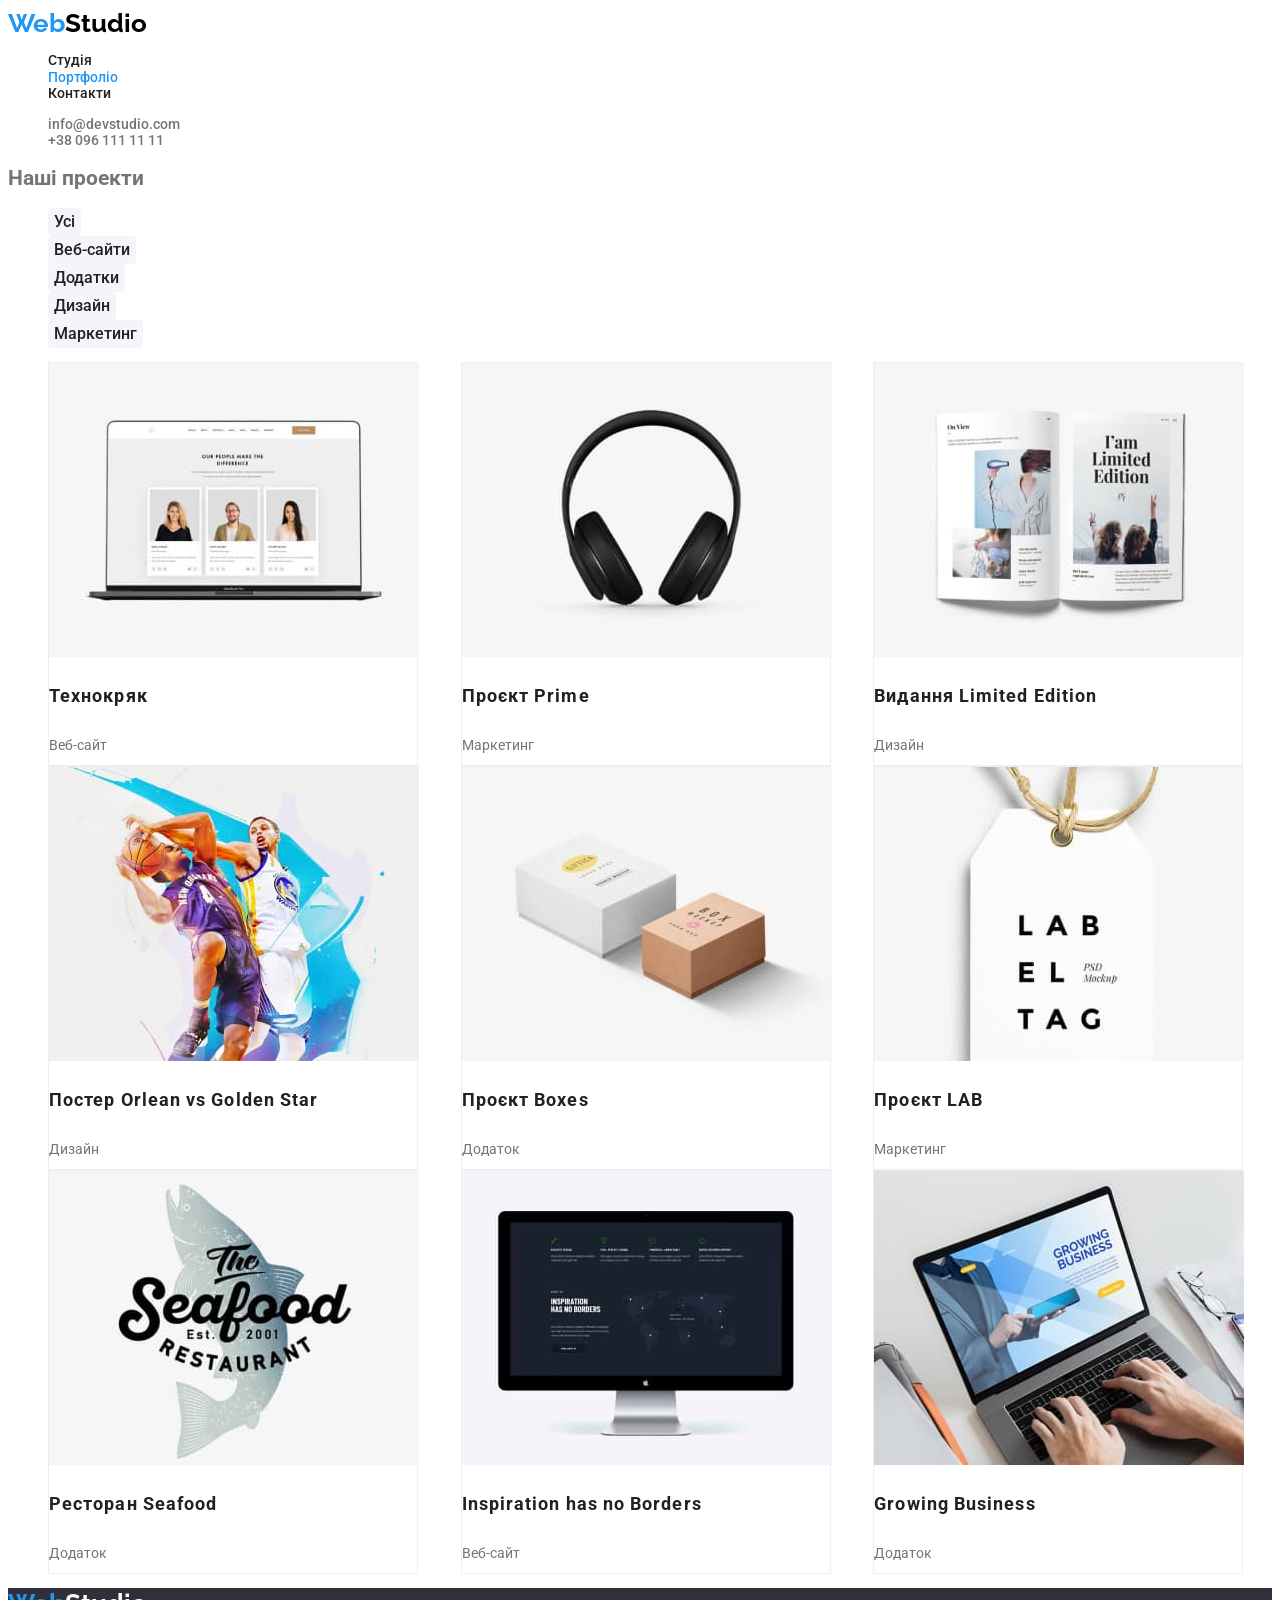
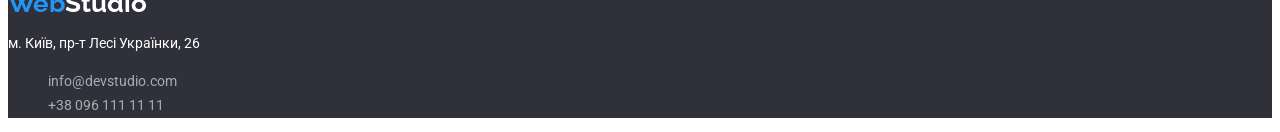
==== portfolio.html @ 2b14f652 "Update" ====
<!DOCTYPE html>
<html lang="ua">
  <head>
    <meta charset="UTF-8" />
    <meta http-equiv="X-UA-Compatible" content="IE=edge" />
    <meta name="viewport" content="width=device-width, initial-scale=1.0" />
    <title>Студія</title>
    <link
      href="https://fonts.googleapis.com/css2?family=Raleway:wght@700&family=Roboto:wght@400;500;700;900&display=swap"
      rel="stylesheet"
    />
    <link rel="stylesheet" href="css/styles.css" />
  </head>
  <body>
    <header>
      <a href="index.html" class="logo"><span>Web</span>Studio</a>
      <nav>
        <ul>
          <li><a href="index.html">Студія</a></li>
          <li><a href="portfolio.html" class="active">Портфоліо</a></li>
          <li><a href="#">Контакти</a></li>
        </ul>
      </nav>
      <ul>
        <li><a class="contact-header" href="mailto:info@devstudio.com">info@devstudio.com</a></li>
        <li><a class="contact-header" href="tel:+380961111111">+38 096 111 11 11</a></li>
      </ul>
    </header>
    <main>
      <section class="projects">
        <h2>Наші проекти</h2>
        <ul>
          <li>
            <button type="button" value="Усі" class="btn">Усі</button>
          </li>
          <li>
            <button type="button" value="Веб-сайти" class="btn">Веб-сайти</button>
          </li>
          <li>
            <button type="button" value="Додатки" class="btn">Додатки</button>
          </li>
          <li>
            <button type="button" value="Дизайн" class="btn">Дизайн</button>
          </li>
          <li>
            <button type="button" value="Маркетинг" class="btn">Маркетинг</button>
          </li>
        </ul>
        <ul class="our-projects">
          <li>
            <img src="images/laptop.jpg" alt="laptop" width="370" height="294" />
            <h3>Технокряк</h3>
            <p>Веб-сайт</p>
          </li>
          <li>
            <img src="images/basket.jpg" alt="basket" width="370" height="294" />
            <h3>Постер <span lang="eu">Orlean vs Golden Star</span></h3>
            <p>Дизайн</p>
          </li>
          <li>
            <img src="images/fish.jpg" alt="fish" width="370" height="294" />
            <h3>Ресторан <span lang="eu">Seafood</span></h3>
            <p>Додаток</p>
          </li>
          <li>
            <img src="images/headphones.jpg" alt="headphones" width="370" height="294" />
            <h3>Проєкт <span lang="eu">Prime</span></h3>
            <p>Маркетинг</p>
          </li>
          <li>
            <img src="images/box.jpg" alt="box" width="370" height="294" />
            <h3>Проєкт <span lang="eu">Boxes</span></h3>
            <p>Додаток</p>
          </li>
          <li>
            <img src="images/monitor.jpg" alt="monitor" width="370" height="294" />
            <h3 lang="eu">Inspiration has no Borders</h3>
            <p>Веб-сайт</p>
          </li>
          <li>
            <img src="images/book.jpg" alt="book" width="370" height="294" />
            <h3>Видання <span lang="eu">Limited Edition</span></h3>
            <p>Дизайн</p>
          </li>
          <li>
            <img src="images/label.jpg" alt="label" width="370" height="294" />
            <h3>Проєкт <span lang="eu">LAB</span></h3>
            <p>Маркетинг</p>
          </li>
          <li>
            <img src="images/laptophand.jpg" alt="laptop" width="370" height="294" />
            <h3 lang="eu">Growing Business</h3>
            <p>Додаток</p>
          </li>
        </ul>
      </section>
    </main>
    <footer>
      <a href="index.html" class="logo-footer"><span>Web</span>Studio</a>
      <address class="address-footer">
        <p>м. Київ, пр-т Лесі Українки, 26</p>
        <ul>
          <li><a class="contact-footer" href="mailto:info@devstudio.com">info@devstudio.com</a></li>
          <li><a class="contact-footer" href="tel:+380961111111">+38 096 111 11 11</a></li>
        </ul>
      </address>
    </footer>
  </body>
</html>
---- css/styles.css ----
body {
  font-family: Roboto, sans-serif;
  color: #757575;
  line-height: 1.17;
  font-size: 14px;
}
ul {
  list-style-type: none;
}
a {
  color: #212121;
  text-decoration: none;
}

.contact-header {
  color: #757575;
}
header li a:hover,
header li a:focus,
.active {
  color: #2196f3;
}
.address-footer li a:hover,
.address-footer li a:focus {
  color: #2196f3;
}
.logo,
.logo-footer {
  font-family: Raleway;
  font-weight: 700;
  font-size: 26px;
  color: #000;
}

.logo-footer {
  color: #ffffff;
}

.logo span,
.logo-footer span {
  color: #2196f3;
}
header ul li {
  font-weight: 500;
}
.cap {
  background-color: #2f303a;
}
.cap h1 {
  font-weight: 900;
  font-size: 44px;
  line-height: 1.36;
  text-transform: uppercase;
  color: #fff;
}
.cap .btn {
  font-family: inherit;
  font-weight: 700;
  font-size: 16px;
  line-height: 1.875;
  color: #fff;
  background-color: #2196f3;
  cursor: pointer;
}

.feature h3 {
  font-size: 14px;
  font-weight: 700;
  color: #212121;
}
.feature p {
  line-height: 1.71;
}

.about h2 {
  font-weight: 700;
  font-size: 36px;
  color: #212121;
}
.team {
  background-color: #f5f4fa;
}
.team h2 {
  font-weight: 700;
  font-size: 36px;
  color: #212121;
}
.team h3 {
  font-weight: 500;
  font-size: 16px;
  line-height: 1.1875;
  color: #212121;
}
.team li {
  width: 270px;
  /*height: 368px;*/
  box-shadow: 0px 1px 3px rgba(0, 0, 0, 0.12), 0px 1px 1px rgba(0, 0, 0, 0.14),
    0px 2px 1px rgba(0, 0, 0, 0.2);
  border-radius: 0px 0px 4px 4px;
}
footer {
  background-color: #2f303a;
}
.address-footer {
  color: #fff;
  font-style: normal;
  line-height: 1.71;
}
.contact-footer {
  color: #ffffff99;
}

.projects .btn {
  background-color: #f5f4fa;
  cursor: pointer;
  font-family: inherit;
  color: #212121;
  font-weight: 500;
  font-size: 16px;
  line-height: 1.625;
  border: 0;
  border-radius: 4px;
}
.projects .btn:hover,
.projects .btn:focus {
  background-color: #2196f3;
  color: #ffffff;
  box-shadow: 0px 3px 1px rgba(0, 0, 0, 0.1), 0px 1px 2px rgba(0, 0, 0, 0.08),
    0px 2px 2px rgba(0, 0, 0, 0.12);
}
.our-projects {
  columns: 3;
}
.our-projects li {
  box-sizing: border-box;
  width: 370px;
  height: 404px;
  border: 1px solid #eeeeee;
}
.our-projects h3 {
  font-size: 18px;
  font-weight: 700;
  line-height: 2;
  color: #212121;
  letter-spacing: 0.06em;
}
.our-projects p {
  line-height: 1.875;
}
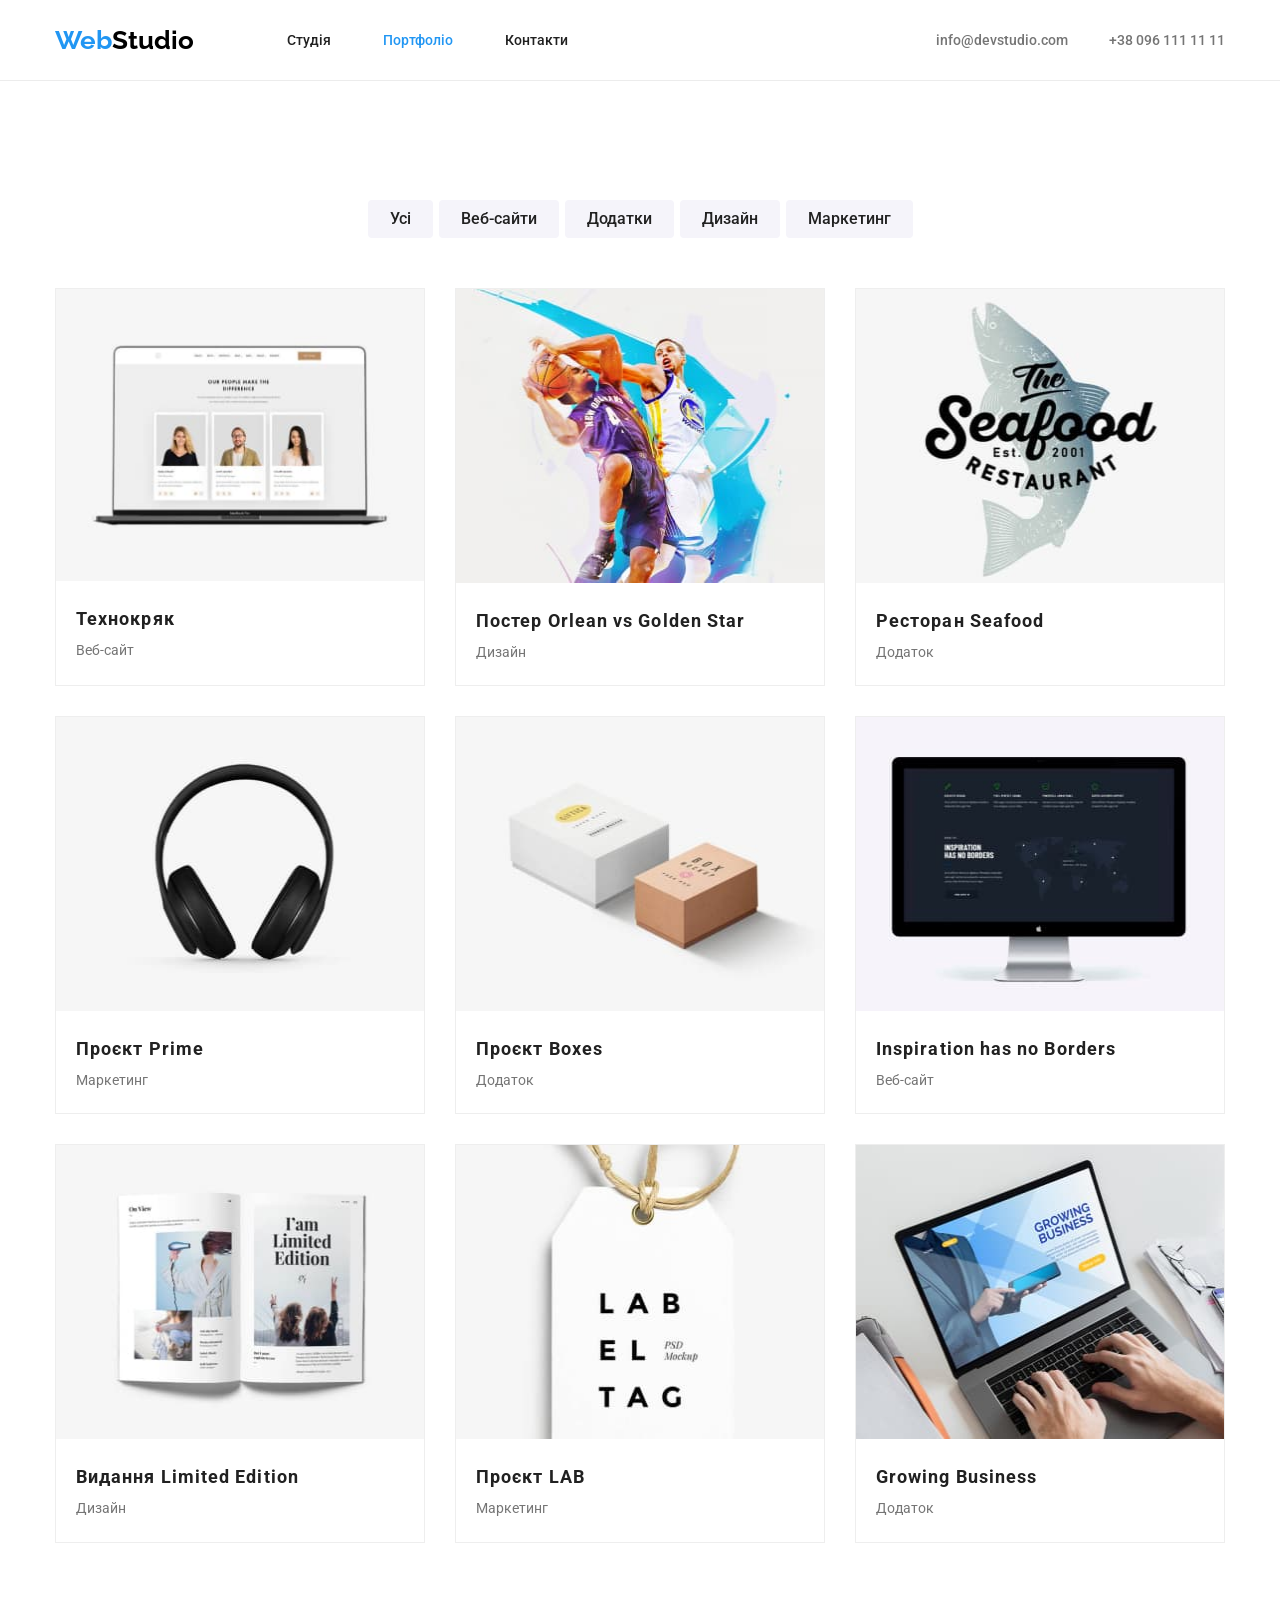
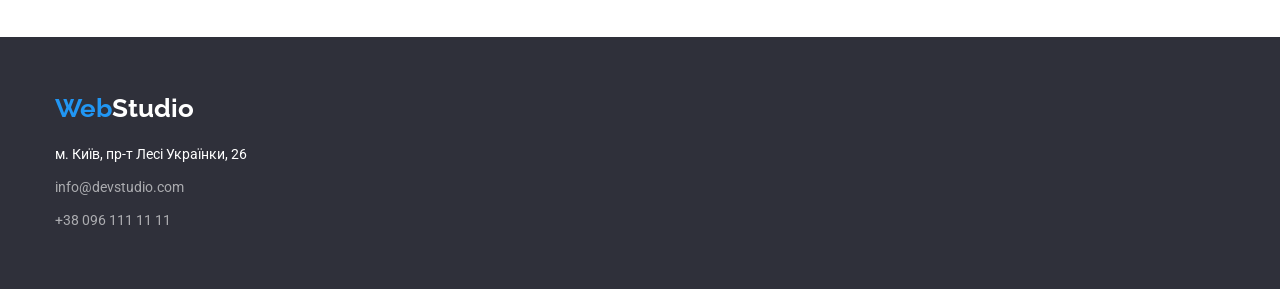
==== commit bad1eafc: "Update work" ====
--- a/portfolio.html
+++ b/portfolio.html
@@ -9,101 +9,133 @@
       href="https://fonts.googleapis.com/css2?family=Raleway:wght@700&family=Roboto:wght@400;500;700;900&display=swap"
       rel="stylesheet"
     />
+    <link rel="stylesheet" href="node_modules/modern-normalize/modern-normalize.css" />
     <link rel="stylesheet" href="css/styles.css" />
   </head>
   <body>
     <header>
-      <a href="index.html" class="logo"><span>Web</span>Studio</a>
-      <nav>
-        <ul>
-          <li><a href="index.html">Студія</a></li>
-          <li><a href="portfolio.html" class="active">Портфоліо</a></li>
-          <li><a href="#">Контакти</a></li>
+      <div class="conteiner">
+        <a href="index.html" class="logo"><span>Web</span>Studio</a>
+        <nav>
+          <ul class="conteiner-nav">
+            <li><a href="index.html">Студія</a></li>
+            <li><a href="portfolio.html" class="active">Портфоліо</a></li>
+            <li><a href="#">Контакти</a></li>
+          </ul>
+        </nav>
+        <ul class="conteiner-nav-address">
+          <li>
+            <a class="contact-header" href="mailto:info@devstudio.com">info@devstudio.com</a>
+          </li>
+          <li><a class="contact-header" href="tel:+380961111111">+38 096 111 11 11</a></li>
         </ul>
-      </nav>
-      <ul>
-        <li><a class="contact-header" href="mailto:info@devstudio.com">info@devstudio.com</a></li>
-        <li><a class="contact-header" href="tel:+380961111111">+38 096 111 11 11</a></li>
-      </ul>
+      </div>
     </header>
     <main>
-      <section class="projects">
+      <section class="projects section">
         <h2>Наші проекти</h2>
-        <ul>
-          <li>
-            <button type="button" value="Усі" class="btn">Усі</button>
-          </li>
-          <li>
-            <button type="button" value="Веб-сайти" class="btn">Веб-сайти</button>
-          </li>
-          <li>
-            <button type="button" value="Додатки" class="btn">Додатки</button>
-          </li>
-          <li>
-            <button type="button" value="Дизайн" class="btn">Дизайн</button>
-          </li>
-          <li>
-            <button type="button" value="Маркетинг" class="btn">Маркетинг</button>
-          </li>
-        </ul>
-        <ul class="our-projects">
-          <li>
-            <img src="images/laptop.jpg" alt="laptop" width="370" height="294" />
-            <h3>Технокряк</h3>
-            <p>Веб-сайт</p>
-          </li>
-          <li>
-            <img src="images/basket.jpg" alt="basket" width="370" height="294" />
-            <h3>Постер <span lang="eu">Orlean vs Golden Star</span></h3>
-            <p>Дизайн</p>
-          </li>
-          <li>
-            <img src="images/fish.jpg" alt="fish" width="370" height="294" />
-            <h3>Ресторан <span lang="eu">Seafood</span></h3>
-            <p>Додаток</p>
-          </li>
-          <li>
-            <img src="images/headphones.jpg" alt="headphones" width="370" height="294" />
-            <h3>Проєкт <span lang="eu">Prime</span></h3>
-            <p>Маркетинг</p>
-          </li>
-          <li>
-            <img src="images/box.jpg" alt="box" width="370" height="294" />
-            <h3>Проєкт <span lang="eu">Boxes</span></h3>
-            <p>Додаток</p>
-          </li>
-          <li>
-            <img src="images/monitor.jpg" alt="monitor" width="370" height="294" />
-            <h3 lang="eu">Inspiration has no Borders</h3>
-            <p>Веб-сайт</p>
-          </li>
-          <li>
-            <img src="images/book.jpg" alt="book" width="370" height="294" />
-            <h3>Видання <span lang="eu">Limited Edition</span></h3>
-            <p>Дизайн</p>
-          </li>
-          <li>
-            <img src="images/label.jpg" alt="label" width="370" height="294" />
-            <h3>Проєкт <span lang="eu">LAB</span></h3>
-            <p>Маркетинг</p>
-          </li>
-          <li>
-            <img src="images/laptophand.jpg" alt="laptop" width="370" height="294" />
-            <h3 lang="eu">Growing Business</h3>
-            <p>Додаток</p>
-          </li>
-        </ul>
+        <div class="conteiner">
+          <ul class="projects-btn">
+            <li>
+              <button type="button" value="Усі" class="btn first">Усі</button>
+            </li>
+            <li>
+              <button type="button" value="Веб-сайти" class="btn">Веб-сайти</button>
+            </li>
+            <li>
+              <button type="button" value="Додатки" class="btn">Додатки</button>
+            </li>
+            <li>
+              <button type="button" value="Дизайн" class="btn">Дизайн</button>
+            </li>
+            <li>
+              <button type="button" value="Маркетинг" class="btn">Маркетинг</button>
+            </li>
+          </ul>
+        </div>
+        <div class="conteiner">
+          <ul class="our-projects">
+            <li>
+              <img src="images/laptop.jpg" alt="laptop" width="" height="" />
+
+              <div class="our-projects-item">
+                <h3>Технокряк</h3>
+                <p>Веб-сайт</p>
+              </div>
+            </li>
+            <li>
+              <img src="images/basket.jpg" alt="basket" width="370" height="294" />
+              <div class="our-projects-item">
+                <h3>Постер <span lang="eu">Orlean vs Golden Star</span></h3>
+                <p>Дизайн</p>
+              </div>
+            </li>
+            <li>
+              <img src="images/fish.jpg" alt="fish" width="370" height="294" />
+              <div class="our-projects-item">
+                <h3>Ресторан <span lang="eu">Seafood</span></h3>
+                <p>Додаток</p>
+              </div>
+            </li>
+            <li>
+              <img src="images/headphones.jpg" alt="headphones" width="370" height="294" />
+              <div class="our-projects-item">
+                <h3>Проєкт <span lang="eu">Prime</span></h3>
+                <p>Маркетинг</p>
+              </div>
+            </li>
+            <li>
+              <img src="images/box.jpg" alt="box" width="370" height="294" />
+              <div class="our-projects-item">
+                <h3>Проєкт <span lang="eu">Boxes</span></h3>
+                <p>Додаток</p>
+              </div>
+            </li>
+            <li>
+              <img src="images/monitor.jpg" alt="monitor" width="370" height="294" />
+              <div class="our-projects-item">
+                <h3 lang="eu">Inspiration has no Borders</h3>
+                <p>Веб-сайт</p>
+              </div>
+            </li>
+            <li>
+              <img src="images/book.jpg" alt="book" width="370" height="294" />
+              <div class="our-projects-item">
+                <h3>Видання <span lang="eu">Limited Edition</span></h3>
+                <p>Дизайн</p>
+              </div>
+            </li>
+            <li>
+              <img src="images/label.jpg" alt="label" width="370" height="294" />
+              <div class="our-projects-item">
+                <h3>Проєкт <span lang="eu">LAB</span></h3>
+                <p>Маркетинг</p>
+              </div>
+            </li>
+            <li>
+              <img src="images/laptophand.jpg" alt="laptop" width="370" height="294" />
+              <div class="our-projects-item">
+                <h3 lang="eu">Growing Business</h3>
+                <p>Додаток</p>
+              </div>
+            </li>
+          </ul>
+        </div>
       </section>
     </main>
     <footer>
-      <a href="index.html" class="logo-footer"><span>Web</span>Studio</a>
-      <address class="address-footer">
-        <p>м. Київ, пр-т Лесі Українки, 26</p>
-        <ul>
-          <li><a class="contact-footer" href="mailto:info@devstudio.com">info@devstudio.com</a></li>
-          <li><a class="contact-footer" href="tel:+380961111111">+38 096 111 11 11</a></li>
-        </ul>
-      </address>
+      <div class="conteiner">
+        <a href="index.html" class="logo-footer"><span>Web</span>Studio</a>
+        <address class="address-footer">
+          <p>м. Київ, пр-т Лесі Українки, 26</p>
+          <ul>
+            <li>
+              <a class="contact-footer" href="mailto:info@devstudio.com">info@devstudio.com</a>
+            </li>
+            <li><a class="contact-footer" href="tel:+380961111111">+38 096 111 11 11</a></li>
+          </ul>
+        </address>
+      </div>
     </footer>
   </body>
 </html>
--- a/css/styles.css
+++ b/css/styles.css
@@ -3,15 +3,34 @@
   color: #757575;
   line-height: 1.17;
   font-size: 14px;
+  margin: 0;
+  padding: 0;
+}
+h1,
+h2,
+h3,
+h4,
+h5,
+h6,
+p,
+ul {
+  margin: 0;
 }
 ul {
   list-style-type: none;
+  padding: 0;
+}
+img {
+  display: block;
+  max-width: 100%;
 }
 a {
   color: #212121;
   text-decoration: none;
 }
-
+header {
+  border-bottom: 1px solid #ececec;
+}
 .contact-header {
   color: #757575;
 }
@@ -35,7 +54,10 @@
 .logo-footer {
   color: #ffffff;
 }
-
+.section {
+  padding-top: 94px;
+  padding-bottom: 94px;
+}
 .logo span,
 .logo-footer span {
   color: #2196f3;
@@ -45,6 +67,9 @@
 }
 .cap {
   background-color: #2f303a;
+  display: flex;
+  align-items: center;
+  flex-flow: column;
 }
 .cap h1 {
   font-weight: 900;
@@ -52,6 +77,8 @@
   line-height: 1.36;
   text-transform: uppercase;
   color: #fff;
+  text-align: center;
+  width: 696px;
 }
 .cap .btn {
   font-family: inherit;
@@ -60,7 +87,13 @@
   line-height: 1.875;
   color: #fff;
   background-color: #2196f3;
+  box-shadow: 0px 4px 4px rgba(0, 0, 0, 0.15);
+  border-radius: 4px;
+  border: none;
   cursor: pointer;
+  height: 50px;
+  width: 216px;
+  margin-top: 30px;
 }
 
 .feature h3 {
@@ -70,20 +103,48 @@
 }
 .feature p {
   line-height: 1.71;
-}
-
+  margin-top: 10px;
+  width: 270px;
+}
+.feature h2 {
+  opacity: 0;
+}
+.feature ul {
+  display: flex;
+  justify-content: space-between;
+  width: 1200px;
+}
+
+.about .conteiner {
+  justify-content: space-between;
+}
+.about ul {
+  display: flex;
+  width: 1200px;
+  justify-content: space-between;
+  margin-top: 50px;
+}
 .about h2 {
   font-weight: 700;
   font-size: 36px;
   color: #212121;
+  text-align: center;
 }
 .team {
   background-color: #f5f4fa;
 }
+.team ul {
+  width: 1200px;
+  display: flex;
+  justify-content: space-between;
+  margin-top: 50px;
+}
 .team h2 {
   font-weight: 700;
   font-size: 36px;
   color: #212121;
+  text-align: center;
+  padding-top: 94px;
 }
 .team h3 {
   font-weight: 500;
@@ -93,23 +154,40 @@
 }
 .team li {
   width: 270px;
-  /*height: 368px;*/
+  height: 368px;
+  text-align: center;
   box-shadow: 0px 1px 3px rgba(0, 0, 0, 0.12), 0px 1px 1px rgba(0, 0, 0, 0.14),
     0px 2px 1px rgba(0, 0, 0, 0.2);
   border-radius: 0px 0px 4px 4px;
 }
+.team h3 {
+  margin-top: 30px;
+}
+.team p {
+  margin-top: 10px;
+}
 footer {
   background-color: #2f303a;
 }
+footer .conteiner {
+  flex-flow: column;
+  align-items: flex-start;
+  padding-top: 56px;
+  padding-bottom: 56px;
+}
+
 .address-footer {
   color: #fff;
   font-style: normal;
   line-height: 1.71;
+  margin-top: 20px;
+}
+.address-footer li {
+  margin-top: 9px;
 }
 .contact-footer {
   color: #ffffff99;
 }
-
 .projects .btn {
   background-color: #f5f4fa;
   cursor: pointer;
@@ -120,6 +198,11 @@
   line-height: 1.625;
   border: 0;
   border-radius: 4px;
+  padding: 6px 22px 6px 22px;
+  margin-left: 6px;
+}
+button.btn.first {
+  margin-left: 0;
 }
 .projects .btn:hover,
 .projects .btn:focus {
@@ -128,14 +211,30 @@
   box-shadow: 0px 3px 1px rgba(0, 0, 0, 0.1), 0px 1px 2px rgba(0, 0, 0, 0.08),
     0px 2px 2px rgba(0, 0, 0, 0.12);
 }
+.projects h2 {
+  opacity: 0;
+}
+.projects-btn {
+  display: flex;
+  margin-left: auto;
+  margin-right: auto;
+}
 .our-projects {
-  columns: 3;
+  display: flex;
+  flex-wrap: wrap;
+
+  margin-top: 20px;
+  margin-left: -30px;
+}
+.our-projects-item {
+  padding: 20px;
 }
 .our-projects li {
   box-sizing: border-box;
-  width: 370px;
-  height: 404px;
+  flex-basis: calc(100% / 3 - 30px);
   border: 1px solid #eeeeee;
+  margin-top: 30px;
+  margin-left: 30px;
 }
 .our-projects h3 {
   font-size: 18px;
@@ -147,3 +246,26 @@
 .our-projects p {
   line-height: 1.875;
 }
+.conteiner {
+  display: flex;
+  margin-left: auto;
+  margin-right: auto;
+  width: 1170px;
+  align-items: center;
+}
+.conteiner-nav {
+  display: flex;
+  justify-content: space-between;
+  width: 281px;
+  margin-left: 93px;
+}
+.conteiner-nav-address {
+  display: flex;
+  justify-content: space-between;
+  width: 289px;
+  margin-left: auto;
+}
+header .conteiner {
+  padding-top: 25px;
+  padding-bottom: 25px;
+}
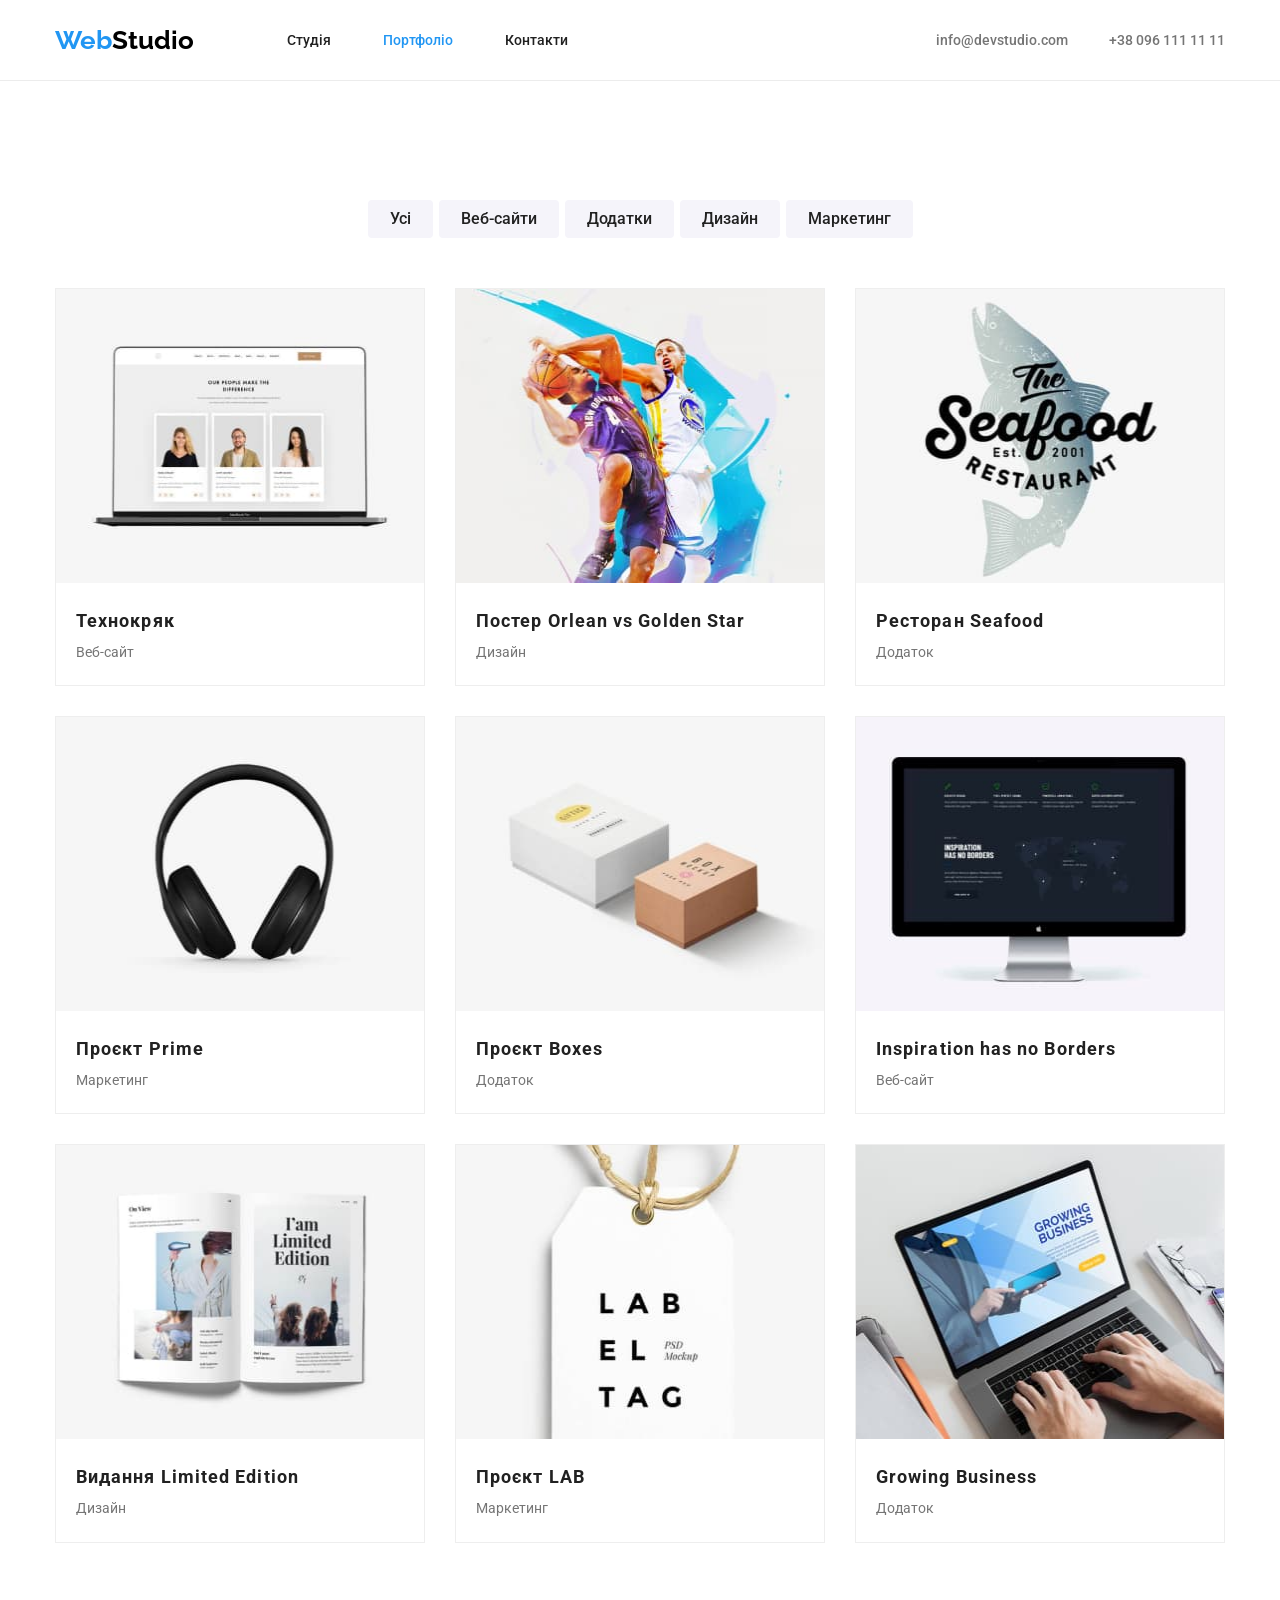
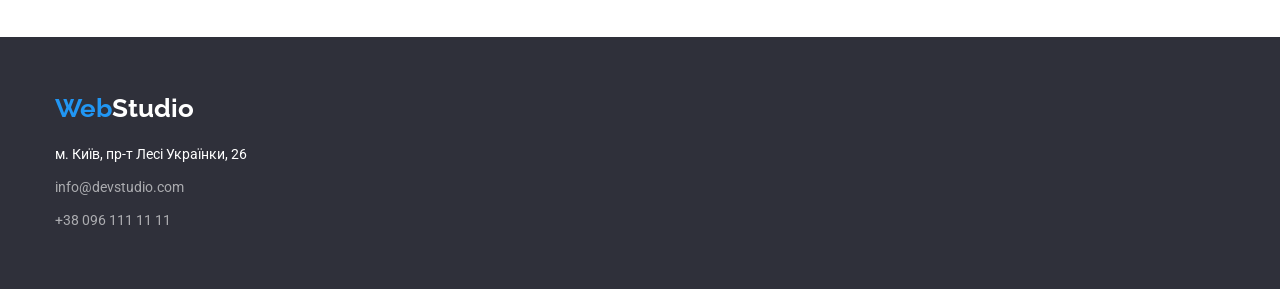
==== commit 813eda9e: "Update portfolio.html" ====
--- a/portfolio.html
+++ b/portfolio.html
@@ -56,7 +56,7 @@
         <div class="conteiner">
           <ul class="our-projects">
             <li>
-              <img src="images/laptop.jpg" alt="laptop" width="" height="" />
+              <img src="images/laptop.jpg" alt="laptop" width="370" height="294" />
 
               <div class="our-projects-item">
                 <h3>Технокряк</h3>
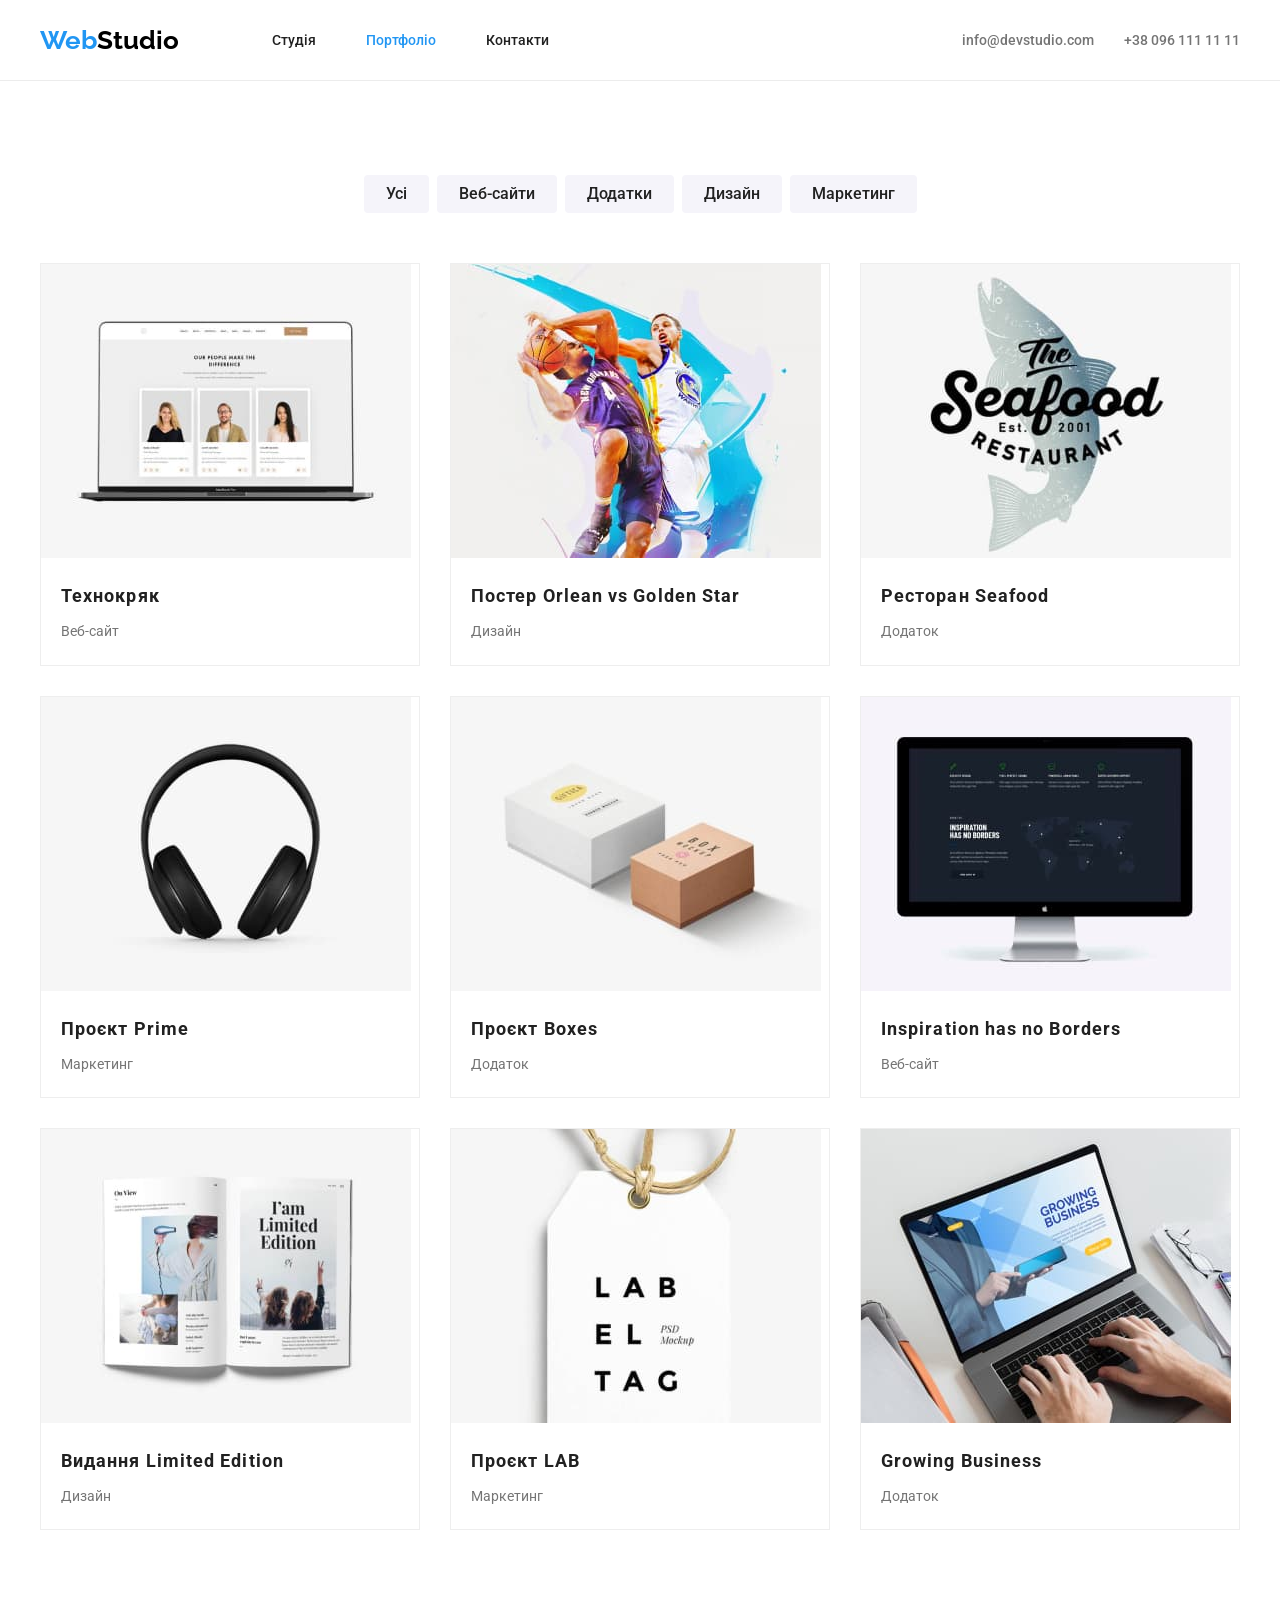
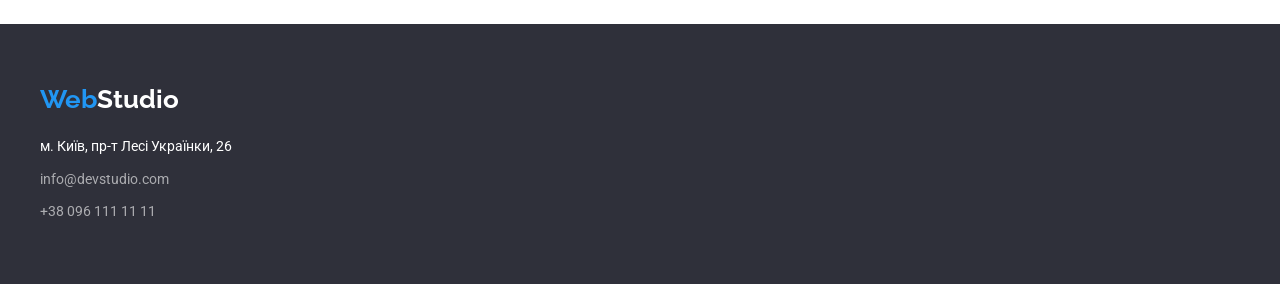
==== commit 74b22e8f: "Update" ====
--- a/portfolio.html
+++ b/portfolio.html
@@ -13,8 +13,8 @@
     <link rel="stylesheet" href="css/styles.css" />
   </head>
   <body>
-    <header>
-      <div class="conteiner">
+    <header class="header">
+      <div class="conteiner header-container">
         <a href="index.html" class="logo"><span>Web</span>Studio</a>
         <nav>
           <ul class="conteiner-nav">
@@ -33,8 +33,8 @@
     </header>
     <main>
       <section class="projects section">
-        <h2>Наші проекти</h2>
         <div class="conteiner">
+          <h2>Наші проекти</h2>
           <ul class="projects-btn">
             <li>
               <button type="button" value="Усі" class="btn first">Усі</button>
@@ -52,8 +52,7 @@
               <button type="button" value="Маркетинг" class="btn">Маркетинг</button>
             </li>
           </ul>
-        </div>
-        <div class="conteiner">
+
           <ul class="our-projects">
             <li>
               <img src="images/laptop.jpg" alt="laptop" width="370" height="294" />
@@ -123,7 +122,7 @@
         </div>
       </section>
     </main>
-    <footer>
+    <footer class="footer">
       <div class="conteiner">
         <a href="index.html" class="logo-footer"><span>Web</span>Studio</a>
         <address class="address-footer">
--- a/css/styles.css
+++ b/css/styles.css
@@ -70,6 +70,7 @@
   display: flex;
   align-items: center;
   flex-flow: column;
+  padding: 200px 200px;
 }
 .cap h1 {
   font-weight: 900;
@@ -78,6 +79,8 @@
   text-transform: uppercase;
   color: #fff;
   text-align: center;
+  margin-left: auto;
+  margin-right: auto;
   width: 696px;
 }
 .cap .btn {
@@ -104,47 +107,57 @@
 .feature p {
   line-height: 1.71;
   margin-top: 10px;
+}
+.feature li {
   width: 270px;
 }
 .feature h2 {
-  opacity: 0;
-}
+  position: absolute;
+  width: 1px;
+  height: 1px;
+  margin: -1px;
+  border: 0;
+  padding: 0;
+
+  white-space: nowrap;
+  clip-path: inset(100%);
+  clip: rect(0 0 0 0);
+  overflow: hidden;
+}
+
 .feature ul {
   display: flex;
-  justify-content: space-between;
+  gap: 30px;
+}
+
+.about .conteiner {
+  padding-top: 0;
+}
+.about ul {
+  display: flex;
+  gap: 30px;
+  margin-top: 50px;
+}
+.about h2 {
+  font-weight: 700;
+  font-size: 36px;
+  color: #212121;
+  text-align: center;
+}
+.team {
+  background-color: #f5f4fa;
+}
+.team ul {
   width: 1200px;
-}
-
-.about .conteiner {
-  justify-content: space-between;
-}
-.about ul {
-  display: flex;
-  width: 1200px;
+  display: flex;
   justify-content: space-between;
   margin-top: 50px;
 }
-.about h2 {
+.team h2 {
   font-weight: 700;
   font-size: 36px;
   color: #212121;
   text-align: center;
-}
-.team {
-  background-color: #f5f4fa;
-}
-.team ul {
-  width: 1200px;
-  display: flex;
-  justify-content: space-between;
-  margin-top: 50px;
-}
-.team h2 {
-  font-weight: 700;
-  font-size: 36px;
-  color: #212121;
-  text-align: center;
-  padding-top: 94px;
 }
 .team h3 {
   font-weight: 500;
@@ -154,26 +167,22 @@
 }
 .team li {
   width: 270px;
-  height: 368px;
+
   text-align: center;
   box-shadow: 0px 1px 3px rgba(0, 0, 0, 0.12), 0px 1px 1px rgba(0, 0, 0, 0.14),
     0px 2px 1px rgba(0, 0, 0, 0.2);
   border-radius: 0px 0px 4px 4px;
 }
-.team h3 {
-  margin-top: 30px;
-}
-.team p {
-  margin-top: 10px;
+.team-item {
+  padding-top: 30px;
+  padding-bottom: 30px;
 }
 footer {
   background-color: #2f303a;
 }
-footer .conteiner {
-  flex-flow: column;
-  align-items: flex-start;
-  padding-top: 56px;
-  padding-bottom: 56px;
+.footer {
+  padding-top: 60px;
+  padding-bottom: 60px;
 }
 
 .address-footer {
@@ -182,9 +191,13 @@
   line-height: 1.71;
   margin-top: 20px;
 }
-.address-footer li {
-  margin-top: 9px;
-}
+.address-footer p {
+  margin-bottom: 9px;
+}
+.address-footer li:first-of-type {
+  margin-bottom: 9px;
+}
+
 .contact-footer {
   color: #ffffff99;
 }
@@ -199,7 +212,6 @@
   border: 0;
   border-radius: 4px;
   padding: 6px 22px 6px 22px;
-  margin-left: 6px;
 }
 button.btn.first {
   margin-left: 0;
@@ -212,22 +224,38 @@
     0px 2px 2px rgba(0, 0, 0, 0.12);
 }
 .projects h2 {
-  opacity: 0;
+  position: absolute;
+  width: 1px;
+  height: 1px;
+  margin: -1px;
+  border: 0;
+  padding: 0;
+
+  white-space: nowrap;
+  clip-path: inset(100%);
+  clip: rect(0 0 0 0);
+  overflow: hidden;
 }
 .projects-btn {
   display: flex;
   margin-left: auto;
   margin-right: auto;
+  margin-bottom: 50px;
+  gap: 8px;
+  justify-content: center;
 }
 .our-projects {
   display: flex;
   flex-wrap: wrap;
 
-  margin-top: 20px;
+  margin-top: -30px;
   margin-left: -30px;
 }
 .our-projects-item {
   padding: 20px;
+}
+.our-projects-item h3 {
+  margin-bottom: 4px;
 }
 .our-projects li {
   box-sizing: border-box;
@@ -247,25 +275,27 @@
   line-height: 1.875;
 }
 .conteiner {
-  display: flex;
   margin-left: auto;
   margin-right: auto;
-  width: 1170px;
-  align-items: center;
+  padding: 0 15px;
+  width: 1200px;
 }
 .conteiner-nav {
   display: flex;
-  justify-content: space-between;
-  width: 281px;
-  margin-left: 93px;
+
+  gap: 50px;
 }
 .conteiner-nav-address {
   display: flex;
-  justify-content: space-between;
-  width: 289px;
+  gap: 30px;
   margin-left: auto;
 }
-header .conteiner {
+.header {
   padding-top: 25px;
   padding-bottom: 25px;
 }
+.header-container {
+  display: flex;
+  align-items: center;
+  gap: 93px;
+}
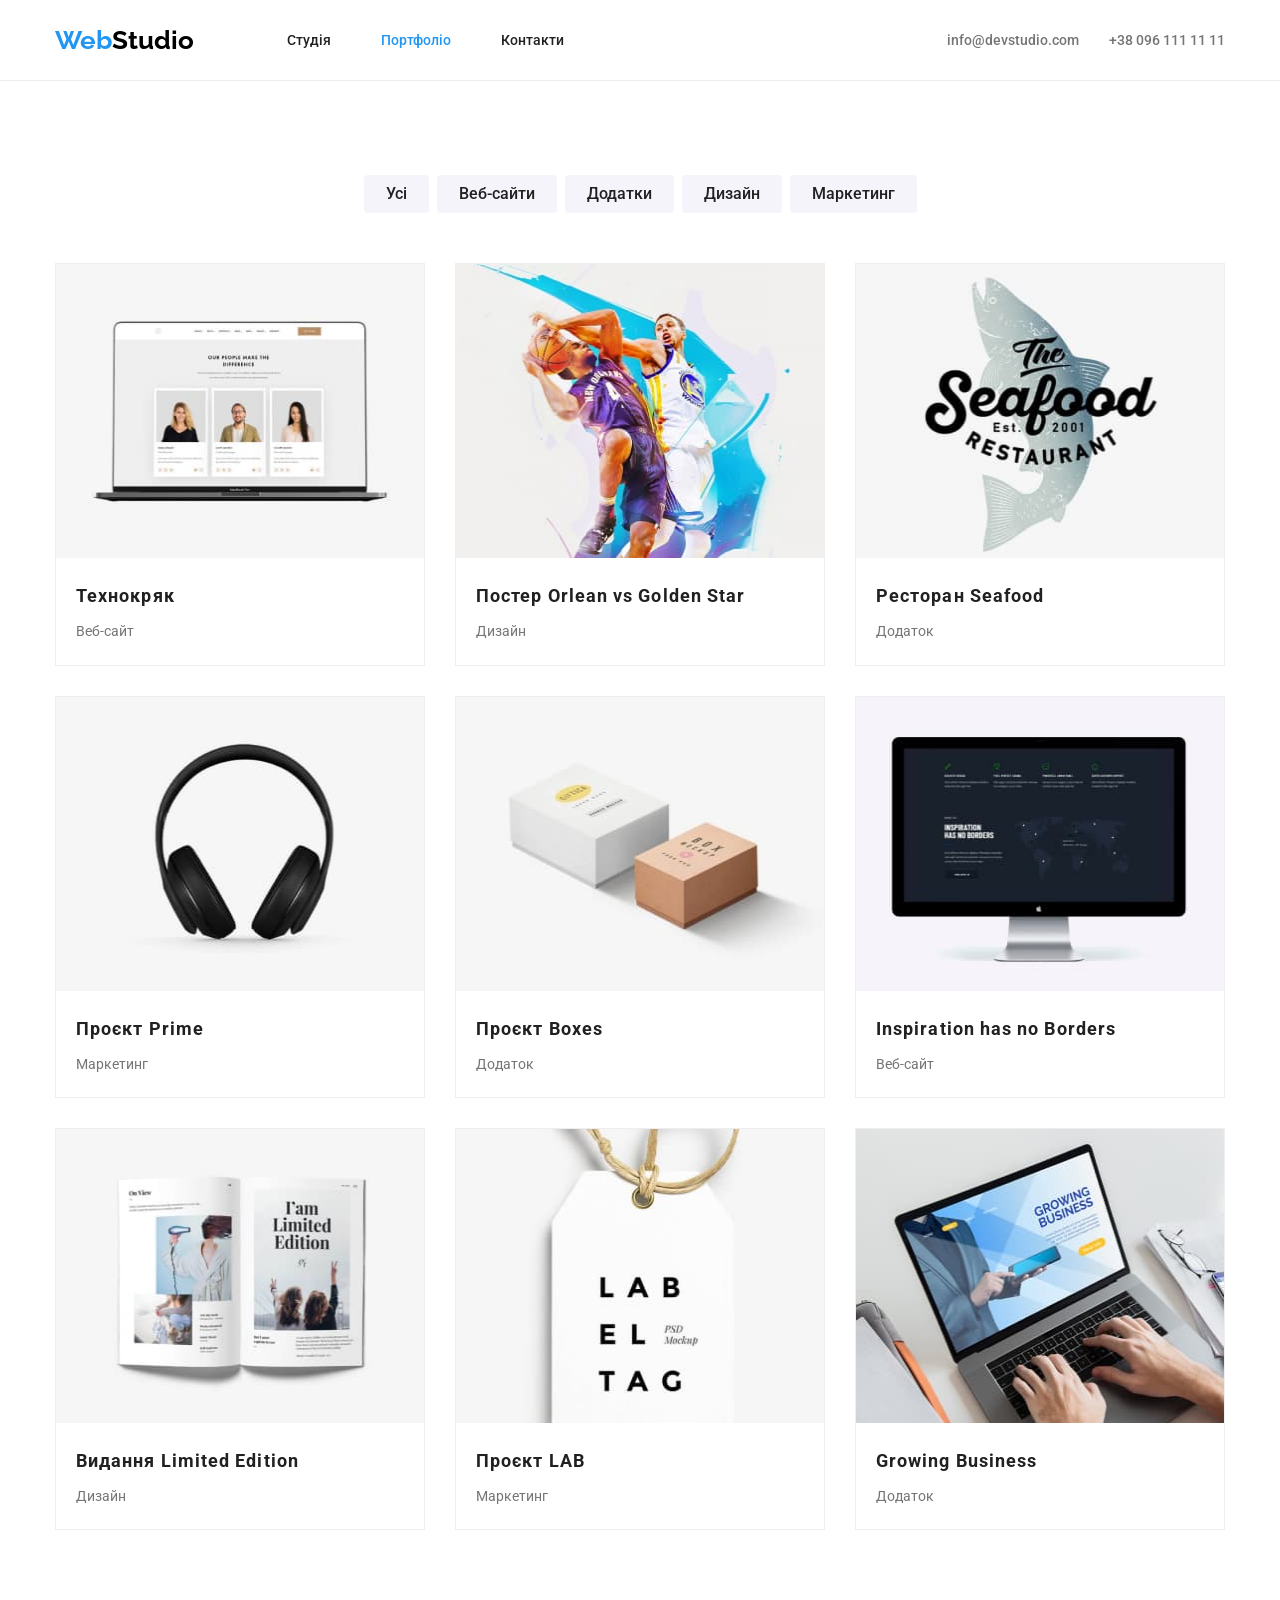
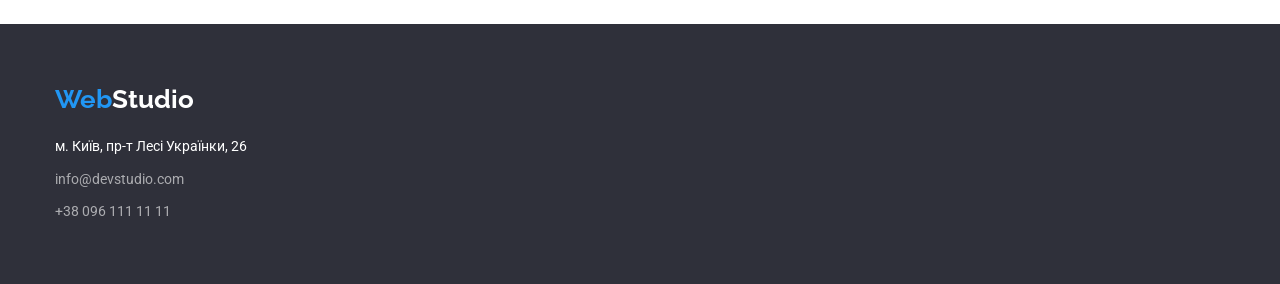
==== commit ae181b10: "Try to fix normalize" ====
--- a/portfolio.html
+++ b/portfolio.html
@@ -9,7 +9,7 @@
       href="https://fonts.googleapis.com/css2?family=Raleway:wght@700&family=Roboto:wght@400;500;700;900&display=swap"
       rel="stylesheet"
     />
-    <link rel="stylesheet" href="node_modules/modern-normalize/modern-normalize.css" />
+    <link rel="stylesheet" href="css/modern-normalize.css" />
     <link rel="stylesheet" href="css/styles.css" />
   </head>
   <body>
